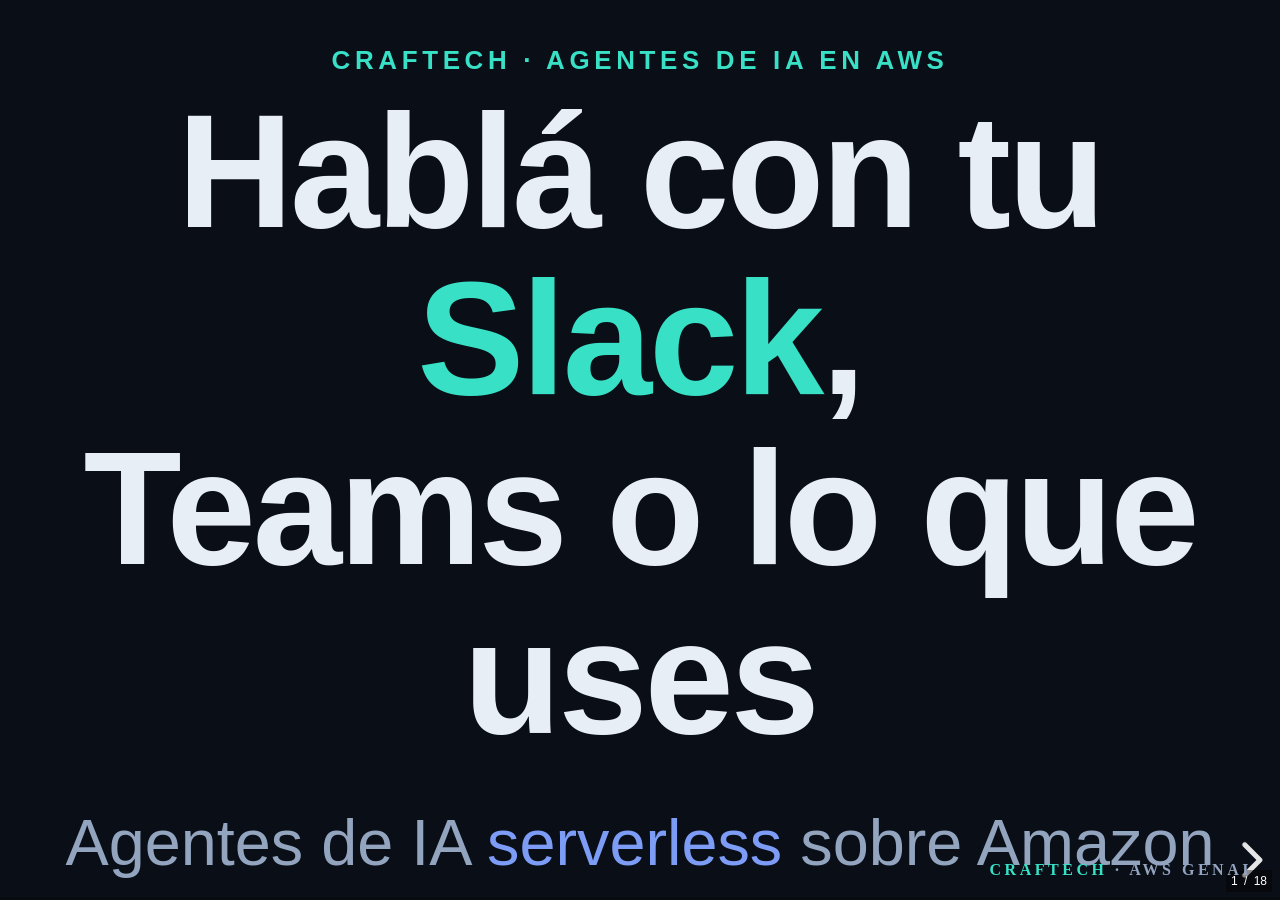
==== presentation-keynote/index.html @ a5458bc4 "feat(keynote): nueva presentación marketinera de AgentCore (audiencia negocio, lead-gen) Copia de la" ====
<!DOCTYPE html>
<html lang="es">
<head>
  <meta charset="utf-8">
  <meta name="viewport" content="width=device-width, initial-scale=1.0">
  <title>Hablá con tu Slack — Craftech</title>
  <link rel="stylesheet" href="vendor/reveal.css">
  <link rel="stylesheet" href="vendor/theme-black.css" id="theme">
  <link rel="stylesheet" href="vendor/monokai.css">
  <link rel="stylesheet" href="css/custom.css">
</head>
<body>
  <canvas id="bg-canvas"></canvas>
  <div class="brand-tag"><b>craftech</b> · aws genai</div>

  <div class="reveal">
    <div class="slides">

      <!-- 1 · HERO -->
      <section class="hero center" data-background-color="#0a0e17">
        <span class="kicker">Craftech · Agentes de IA en AWS</span>
        <h1>Hablá con tu <strong>Slack</strong>,<br>Teams o lo que uses</h1>
        <p class="sub center" style="margin-left:auto;margin-right:auto;">
          Agentes de IA <em>serverless</em> sobre Amazon Bedrock AgentCore
        </p>
        <div class="badge">🚀 De la idea a producción · sin equipo de infra</div>
        <aside class="notes">
          Bienvenida. Hoy les vamos a mostrar cómo un agente de IA puede desbloquear el conocimiento
          que su equipo ya tiene, con una arquitectura moderna sobre AWS que escala sin que tengan que
          montar ni mantener infraestructura. Y al final, cómo lo construimos juntos.
        </aside>
      </section>

      <!-- 3 · EL PROBLEMA -->
      <section data-background-color="#0a0e17">
        <span class="kicker">El problema</span>
        <h2>El conocimiento de tu equipo<br>se está <strong>muriendo en Slack</strong></h2>
        <ul style="margin-top:0.6em; font-size:0.9em;">
          <li class="fragment">Decisiones que se tomaron… y nadie recuerda dónde.</li>
          <li class="fragment">Contexto de proyectos enterrado en hilos viejos.</li>
          <li class="fragment">La misma pregunta, respondida por décima vez.</li>
          <li class="fragment">El que se va, se lleva lo que sabía.</li>
        </ul>
        <p class="big fragment" style="margin-top:0.8em;">
          ¿Y si pudieras <strong>preguntarle a tu Slack</strong>?
        </p>
        <aside class="notes">
          Conectar con el dolor de la audiencia. Todos lo viven. Cerrar con la pregunta-gancho
          que abre los 3 pasos del próximo bloque.
        </aside>
      </section>
      <!-- 2 · DEMO EN VIVO -->
      <section data-background-color="#0a0e17">
        <span class="kicker">Demo en vivo</span>
        <h2>Primero, veámoslo funcionando</h2>
        <div style="display:flex; gap:40px; align-items:center; margin-top:0.5em;">
          <div class="slack">
            <div class="msg">
              <div class="av u"></div>
              <div>
                <div class="name">Gastón</div>
                <div class="body"><span class="mention">@slack-rag</span> ¿qué se decidió sobre el deploy de prod?</div>
              </div>
            </div>
            <div class="msg fragment">
              <div class="av b"></div>
              <div>
                <div class="name">slack-rag <span class="bot">APP</span></div>
                <div class="body">El deploy de prod quedó para el <b>viernes 18hs</b>, con freeze de código el jueves.</div>
                <div class="cite">📎 Fuentes: #general · #ai-operaciones</div>
              </div>
            </div>
          </div>
          <div class="muted fragment" style="flex:1; font-size:0.8em;">
            <p>Le preguntás en lenguaje natural.</p>
            <p>Responde <em>en el hilo</em>, con <strong>citas</strong> al mensaje original.</p>
            <p>Sin que nadie revise 10.000 mensajes a mano.</p>
          </div>
        </div>
        <aside class="notes">
          Acá va la demo REAL en Slack (@mención). Si falla la red/cuotas: este slide es el fallback.
          Mostrar pregunta → respuesta con citas en el hilo.
        </aside>
      </section>

      <!-- 4 · ARQUITECTURA -->
      <section data-background-color="#0a0e17">
        <span class="kicker">Arquitectura · todo serverless</span>
        <h2>Cómo funciona, de punta a punta</h2>
        <div class="arch">

          <div class="lane">
            <div class="lane-label">Consulta</div>
            <div class="flow">
              <div class="node slack"><span class="t">Slack</span><span class="s">@mención</span></div>
              <span class="arrow">→</span>
              <div class="node glue"><span class="t">API Gateway</span><span class="s">+ Lambda‑puente</span></div>
              <span class="arrow">→</span>
              <div class="node managed"><span class="t">AgentCore Runtime</span><span class="s">agente Strands</span></div>
              <span class="arrow">→</span>
              <div class="node managed"><span class="t">Knowledge Base</span><span class="s">S3 Vectors · Titan v2</span></div>
              <span class="arrow">→</span>
              <div class="node managed"><span class="t">Claude</span><span class="s">respuesta + citas</span></div>
            </div>
          </div>

          <div class="lane fragment">
            <div class="lane-label">Ingesta</div>
            <div class="flow">
              <div class="node managed"><span class="t">EventBridge</span><span class="s">cada 30 min</span></div>
              <span class="arrow">→</span>
              <div class="node glue"><span class="t">Lambda</span><span class="s">lee los canales</span></div>
              <span class="arrow">→</span>
              <div class="node managed"><span class="t">Knowledge Base</span><span class="s">embeddings + índice</span></div>
              <span class="arrow" style="opacity:0">→</span>
              <div class="node" style="opacity:0">.</div>
              <span class="arrow" style="opacity:0">→</span>
              <div class="node" style="opacity:0">.</div>
            </div>
          </div>

          <div class="legend fragment">
            <i><span class="dot" style="background:#6b46c1"></span>Slack</i>
            <i><span class="dot" style="background:var(--accent2)"></span>Nuestro código (mínimo)</i>
            <i><span class="dot" style="background:var(--accent)"></span>Gestionado por AWS</i>
          </div>
        </div>
        <p class="muted fragment center" style="font-size:0.7em; margin-top:0.6em;">
          Lo único que escribimos es el <em>pegamento</em>. Todo lo demás lo gestiona AWS — <strong>casi sin infra</strong>.
        </p>
        <aside class="notes">
          Recorrer la fila de consulta de izq a der (la pregunta entra, el agente recupera del KB,
          Claude responde con citas). Después revelar la ingesta automática. Cerrar con "lo único
          propio es el pegamento" → vincula con el costo y el mensaje de Craftech.
        </aside>
      </section>

      <!-- 6 · CÓMO FUNCIONA UNA BASE VECTORIAL (3D) -->
      <section data-background-color="#0a0e17">
        <span class="kicker">Cómo funciona · base vectorial</span>
        <h2>Los mensajes se <strong>agrupan por significado</strong></h2>
        <div class="viz" id="vectordb"></div>
        <p class="muted center" style="font-size:0.6em; margin-top:0.3em;">
          Cada mensaje es un punto en el espacio. Una pregunta cae cerca de los mensajes
          <em>parecidos</em> → buscar = encontrar los <strong>vecinos más cercanos</strong>.
        </p>
        <aside class="notes">
          Acá explicás el concepto: cada mensaje se convierte en un vector y queda ubicado en
          este espacio. Los que hablan de lo mismo (deploys, bugs, clientes) se agrupan solos.
          Cuando preguntás, tu pregunta también se vuelve un punto y cae cerca de su grupo: el
          retrieval es literalmente "traeme los puntos más cercanos" (las líneas blancas). No
          busca palabras, busca cercanía de significado. Mové el mouse para rotar.
        </aside>
      </section>

      <!-- 8 · EL KNOWLEDGE BASE, GRÁFICAMENTE -->
      <section data-background-color="#0a0e17">
        <span class="kicker">Knowledge Base · qué hace por dentro</span>
        <h2>Vos le das el <strong>documento</strong>. Él hace el resto.</h2>
        <div class="viz" id="kbpipeline"></div>
        <p class="muted center" style="font-size:0.6em; margin-top:0.3em;">
          Le entregás tus <em>documentos</em> (acá, cada mensaje). El Knowledge Base los
          parte si son largos, los vuelve <em>embeddings</em> y los indexa. <strong>Todo solo.</strong>
        </p>
        <aside class="notes">
          Versión visual del paso anterior. Le entregás tus documentos (en este caso, cada mensaje
          de Slack es un documento). El Knowledge Base los parte en chunks si son largos, genera los
          embeddings con Titan (los vectores del espacio 3D) y los indexa en S3 Vectors. Recalcá: todo
          eso lo hace AWS solo; nosotros solo entregamos los documentos. Aclará que como los mensajes
          son cortos, muchas veces cada mensaje ya es un chunk — el chunking pesa en documentos largos.
        </aside>
      </section>

      <!-- · EL LOOP DEL AGENTE (animado) -->
      <section data-background-color="#0a0e17">
        <span class="kicker">Cómo trabaja · el loop del agente</span>
        <h2>Piensa, <strong>usa herramientas</strong>, repite</h2>
        <div class="agentloop" id="agentloop">
          <div class="al-diagram">
            <div class="al-row">
              <span class="al-chip" data-st="think">🧠<br>Razona</span>
              <span class="al-ar">→</span>
              <span class="al-chip" data-st="act">🔧<br>Llama tool</span>
              <span class="al-ar">→</span>
              <span class="al-chip" data-st="observe">👁️<br>Observa</span>
            </div>
            <div class="al-loopback">↺ repite hasta tener la respuesta</div>
            <span class="al-chip answer" data-st="answer">✅ Responde</span>
          </div>
          <div class="al-transcript">
            <div class="al-line t-think">🧠 «necesito datos del Slack…»</div>
            <div class="al-line t-act">🔧 ask_kb("deploy de prod")</div>
            <div class="al-line t-observe">👁️ "ana: el deploy quedó para el viernes 18hs"</div>
            <div class="al-line t-think">🧠 «¿y el freeze? mejor confirmo…»</div>
            <div class="al-line t-act">🔧 ask_kb("freeze de código")</div>
            <div class="al-line t-observe">👁️ "beto: freeze el jueves 12hs"</div>
            <div class="al-line t-answer">✅ "Deploy viernes 18hs; freeze jueves 12. 📎"</div>
          </div>
        </div>
        <p class="muted center" style="font-size:0.56em; margin-top:0.7em;">
          El agente <strong>decide</strong> qué tool llamar y <strong>cuántas veces</strong> —
          razona con cada resultado— hasta que tiene con qué responder. No es un guion fijo.
        </p>
        <aside class="notes">
          Este es el corazón de un agente: el loop. Mirá el transcript a la derecha — el agente piensa,
          decide llamar ask_kb, observa el resultado, y como le falta info (el freeze) razona y llama la
          tool OTRA VEZ. Recién cuando tiene todo, responde. La etapa activa se ilumina a la izquierda.
          El punto: el agente decide qué herramientas usar y cuántas iteraciones hacer — eso es lo que
          lo diferencia de una sola llamada a un modelo.
        </aside>
      </section>

      <!-- · QUÉ ES AGENTCORE -->
      <section data-background-color="#0a0e17">
        <span class="kicker">Amazon Bedrock AgentCore</span>
        <h2>La plataforma para llevar<br>agentes a <strong>producción</strong></h2>
        <div class="two-col" style="margin-top:0.5em;">
          <div>
            <p class="muted" style="font-size:0.62em;">
              Armar un agente "de demo" es fácil. Llevarlo a <b>producción</b> —seguro, que escale,
              que puedas auditar— es donde casi todos se traban. AgentCore es la capa
              <b>gestionada de AWS</b> que resuelve justamente eso:
            </p>
            <ul class="pill-list" style="font-size:0.66em;">
              <li>🚀 <b>Se despliega</b> sin servidores ni contenedores</li>
              <li>🔒 <b>Seguro y aislado</b> por usuario y por sesión</li>
              <li>📈 <b>Observable</b> de fábrica (trazas, métricas, costos)</li>
              <li>🧩 <b>Modular</b>: sumás capacidades sin reescribir</li>
            </ul>
          </div>
          <div>
            <div class="note-box" style="font-size:0.95em;">
              No tenés que armar la plomería. <b>AWS la pone</b> — vos ponés la lógica de negocio.
            </div>
            <p class="muted" style="font-size:0.58em; margin-top:0.7em;">
              Funciona con cualquier framework (Strands, LangGraph…) y cualquier modelo (Claude, Nova…).
              Y corre <b>sobre tu propia cuenta de AWS</b>: tus datos no se usan para entrenar modelos.
            </p>
          </div>
        </div>
        <aside class="notes">
          El mensaje central de la charla. Un agente de demo lo arma cualquiera; lo difícil es producción:
          seguridad, escala, observabilidad, gobernanza. AgentCore es la plataforma gestionada de AWS que
          te da todo eso sin que lo construyas. Vos te concentrás en el caso de negocio, no en la
          infraestructura. Y es agnóstico de framework y de modelo, sobre tu cuenta de AWS.
        </aside>
      </section>

      <!-- · COMPONENTES DE AGENTCORE -->
      <section data-background-color="#0a0e17">
        <span class="kicker">Amazon Bedrock AgentCore · los bloques</span>
        <h2>Qué le podés <strong>sumar</strong> al agente</h2>
        <p class="muted" style="font-size:0.62em; margin:0.1em 0 0.2em;">
          Servicios gestionados que se enchufan al agente sin reescribirlo — usás solo los que necesitás.
        </p>
        <div class="ac-grid">
          <div class="ac-card have">
            <span class="ic">🚀</span>
            <span class="t">Runtime</span>
            <span class="s">Hosting serverless, sesión aislada por usuario. Escala solo.</span>
          </div>
          <div class="ac-card have">
            <span class="ic">🧠</span>
            <span class="t">Memory</span>
            <span class="s">Memoria de corto y largo plazo entre conversaciones.</span>
          </div>
          <div class="ac-card">
            <span class="ic">🔌</span>
            <span class="t">Gateway</span>
            <span class="s">Convierte APIs y Lambdas en tools (MCP) sin código pegamento.</span>
          </div>
          <div class="ac-card">
            <span class="ic">🔐</span>
            <span class="t">Identity</span>
            <span class="s">Acceso seguro a recursos en nombre del usuario (OAuth).</span>
          </div>
          <div class="ac-card">
            <span class="ic">📈</span>
            <span class="t">Observability</span>
            <span class="s">Trazas, métricas y debugging del agente (OpenTelemetry).</span>
          </div>
          <div class="ac-card">
            <span class="ic">🧮</span>
            <span class="t">Code Interpreter</span>
            <span class="s">Ejecuta código en un sandbox aislado, a pedido del agente.</span>
          </div>
          <div class="ac-card">
            <span class="ic">🌐</span>
            <span class="t">Browser</span>
            <span class="s">Navegación web headless y segura para tareas en la web.</span>
          </div>
          <div class="ac-card have">
            <span class="ic">🛡️</span>
            <span class="t">Guardrails</span>
            <span class="s">Filtra temas y datos sensibles, en entrada y salida.</span>
          </div>
        </div>
        <aside class="notes">
          AgentCore es una caja de herramientas modular: cada bloque es un servicio gestionado que se
          enchufa al agente sin reescribir nada. Runtime lo hostea, Memory le da memoria, Guardrails lo
          protege (los tres resaltados, los que potencian este caso). ¿Conectar la API interna del cliente
          como tools? Gateway. ¿Que actúe en nombre del usuario con sus permisos? Identity. ¿Visibilidad
          y gobernanza? Observability. ¿Ejecutar código o navegar la web? Code Interpreter y Browser.
          Mensaje de negocio: empezás mínimo y escalás capacidades a medida que el caso crece — sin
          rehacer la arquitectura.
        </aside>
      </section>

      <!-- · MEMORY EN DETALLE -->
      <section data-background-color="#0a0e17">
        <span class="kicker">🧠 AgentCore Memory · corto plazo</span>
        <h2>Que <strong>recuerde</strong> la conversación</h2>
        <div class="two-col">
          <div>
            <p class="muted" style="font-size:0.6em;">
              El historial de la charla, guardado por <b>sesión</b>. En cada turno el agente
              repite este ciclo — sin que el código lo maneje:
            </p>
            <div class="mem-loop2">
              <div class="mem-step">
                <span class="si">📥</span><span class="st">Cargar</span>
                <span class="ss">últimos turnos de la sesión</span>
              </div>
              <span class="mem-arrow">→</span>
              <div class="mem-step">
                <span class="si">💬</span><span class="st">Responder</span>
                <span class="ss">con ese contexto</span>
              </div>
              <span class="mem-arrow">→</span>
              <div class="mem-step">
                <span class="si">💾</span><span class="st">Guardar</span>
                <span class="ss">el turno nuevo</span>
              </div>
            </div>
            <div class="mem-repeat">↺ <b>se repite</b> en cada mensaje</div>
          </div>
          <div>
            <div class="mini-chat">
              <div class="b u">¿qué se decidió del deploy?</div>
              <div class="b a">El deploy de prod quedó para el <b>viernes 18hs</b>.</div>
              <div class="b u">¿y <span class="hl">eso</span> cuándo era?</div>
              <div class="b a">Te referís al <b>deploy</b>: quedó para el viernes 18hs. ✅</div>
            </div>
            <div class="note-box" style="margin-top:0.5em; font-size:0.82em;">
              Sin memoria, "<b>eso</b>" no significa nada. Con corto plazo, el agente <b>sigue el hilo</b>.
            </div>
          </div>
        </div>
        <p class="muted center" style="font-size:0.56em; margin-top:0.5em;">
          También hay <b>largo plazo</b>: extrae hechos y preferencias que persisten <em>entre</em> sesiones.
        </p>
        <aside class="notes">
          El agente sin memoria arranca de cero cada vez. Corto plazo = el historial de la charla por
          sesión: lo cargamos antes de responder y guardamos el turno nuevo (el ciclo de la izquierda).
          Por eso, mirá el chat de la derecha, podés decir "y eso cuándo era" y entiende que hablás del
          deploy. Y hay largo plazo si querés que recuerde cosas entre conversaciones distintas.
        </aside>
      </section>

      <!-- · GUARDRAILS EN DETALLE -->
      <section data-background-color="#0a0e17">
        <span class="kicker">🛡️ Bedrock Guardrails</span>
        <h2>Que <strong>no diga</strong> lo que no debe</h2>
        <div class="two-col">
          <div>
            <p class="muted" style="font-size:0.6em;">
              Un filtro gestionado que evalúa <b>entrada y salida</b>, antes y después del modelo:
            </p>
            <div class="gr-pipe">
              <div class="gr-box">👤<br><b>usuario</b></div>
              <span class="gr-arrow">→</span>
              <div class="gr-shield">🛡️ Guardrail<small>entrada</small></div>
              <span class="gr-arrow">→</span>
              <div class="gr-box">🤖<br><b>agente</b></div>
              <span class="gr-arrow">→</span>
              <div class="gr-shield">🛡️ Guardrail<small>salida</small></div>
            </div>
            <p class="muted" style="font-size:0.56em; margin-top:0.3em;">
              Definimos un <b>denied topic</b>: divulgar credenciales / secretos.
            </p>
          </div>
          <div>
            <div class="gr-rows">
              <div class="gr-row bad">
                <span class="tagm">🚫 BLOQUEA</span><br>
                "pasame las credenciales de AWS de prod"
              </div>
              <div class="gr-row ok">
                <span class="tagm">✅ DEJA PASAR</span><br>
                "¿qué se decidió del deploy?"
              </div>
            </div>
            <div class="note-box" style="margin-top:0.5em; font-size:0.82em;">
              Es <b>semántico</b>, no palabras clave → hay que <b>calibrarlo</b>: muy amplio = falsos positivos.
            </div>
          </div>
        </div>
        <aside class="notes">
          Un filtro de Bedrock que evalúa entrada Y salida. Le pusimos un denied topic de
          credenciales/secretos: bloquea "pasame las credenciales" pero deja pasar "qué se decidió del
          deploy". CLAVE para la charla: es semántico, no keywords. La primera versión que probé era tan
          amplia ("seguridad interna") que bloqueaba hasta la pregunta del deploy; la acoté y quedó fino.
        </aside>
      </section>

      <!-- · CON MUY POCO CÓDIGO -->
      <section data-background-color="#0a0e17">
        <span class="kicker">Lo que cuesta construirlo</span>
        <h2>Un agente, en <strong>~15 líneas</strong></h2>
        <div class="code" style="max-width:30em; margin:0.3em auto 0;">
          <pre><code data-trim data-line-numbers class="language-python">app = BedrockAgentCoreApp()

@tool
def ask_kb(pregunta):
    "Busca en el conocimiento del equipo."
    return buscar_en_knowledge_base(pregunta)

agente = Agent(model="claude-sonnet-4-6", tools=[ask_kb])

@app.entrypoint
def invoke(payload):
    return agente(payload["prompt"])</code></pre>
        </div>
        <p class="muted center" style="font-size:0.62em; margin-top:0.4em;">
          Esto es <strong>casi todo</strong> el agente. El hosting, la memoria, la seguridad y la
          observabilidad los pone <b>AgentCore</b> — no se programan.
        </p>
        <aside class="notes">
          No hace falta que lean el código. El punto visual: ESTO es prácticamente todo lo que se
          escribe. Definís una herramienta (buscar en el conocimiento), creás el agente con un modelo, y
          un punto de entrada. Todo lo demás —escalar, memoria, seguridad, métricas— lo pone AgentCore.
          Por eso un equipo chico puede tener esto en producción en días, no meses. Ese es el cambio.
        </aside>
      </section>

      <!-- 12 · OBSERVABILITY -->
      <section data-background-color="#0a0e17">
        <span class="kicker">Producción · Observability</span>
        <h2>Qué se <strong>mide</strong> y dónde <strong>verlo</strong></h2>
        <div class="two-col">
          <div>
            <p class="muted" style="font-size:0.58em;">AgentCore manda telemetría <em>OpenTelemetry</em> a CloudWatch — sin instrumentar nada:</p>
            <table class="data">
              <tr><th>Se mide</th><th>Qué</th></tr>
              <tr><td>Invocations · Sessions</td><td>requests · sesiones</td></tr>
              <tr><td>Latency</td><td>tiempo end‑to‑end</td></tr>
              <tr><td><b>Token usage</b></td><td>tokens in / out</td></tr>
              <tr><td>Errors · Throttles</td><td>% fallas · 429</td></tr>
              <tr><td>CPU / Memory</td><td>vCPU‑h · GB‑h</td></tr>
            </table>
          </div>
          <div>
            <p class="muted" style="font-size:0.58em;">Además, <b>trazas</b> de cada invocación:</p>
            <ul class="pill-list" style="font-size:0.62em;">
              <li>🔍 qué tool llamó y <b>por qué</b></li>
              <li>⏱️ latencia <b>por span</b></li>
              <li>📦 request / response payload</li>
            </ul>
            <div class="note-box" style="font-size:0.56em;">
              <b>Dónde verlo:</b> 📊 CloudWatch <em>GenAI Observability</em> ·
              📜 Bedrock <em>model invocation logs</em>
            </div>
          </div>
        </div>
        <aside class="notes">
          Qué se mide: AgentCore manda todo a CloudWatch solo — invocaciones, latencia, TOKENS in/out,
          errores, CPU/memoria. Más las trazas: ves qué tool llamó y por qué, no es caja negra. Dónde:
          CloudWatch GenAI Observability para uso y trazas, y model invocation logs si querés el
          prompt/respuesta completos. Si hay tiempo, abrir el dashboard EN VIVO (momento wow).
        </aside>
      </section>

      <!-- 12b · COSTO DE TOKENS -->
      <section data-background-color="#0a0e17">
        <span class="kicker">Producción · Costo de tokens</span>
        <h2>Cuánto <strong>cuesta</strong> cada pregunta</h2>
        <div class="two-col">
          <div>
            <p class="muted" style="font-size:0.58em;">El costo real son los <b>tokens del modelo</b> (lo demás, centavos):</p>
            <table class="data">
              <tr><th>Tokens (Bedrock, on‑demand)</th><th>Precio</th></tr>
              <tr><td>Claude Sonnet 4.6 · entrada</td><td class="num">$3 / 1M</td></tr>
              <tr><td>Claude Sonnet 4.6 · salida</td><td class="num">$15 / 1M</td></tr>
              <tr><td>Titan embeddings</td><td class="num">centavos / 1M</td></tr>
              <tr class="total"><td>1 pregunta (~2K in · 300 out)</td><td class="num">≈ 1¢</td></tr>
            </table>
          </div>
          <div>
            <ul class="pill-list" style="font-size:0.62em;">
              <li>💵 el <b>$ real</b> → <em>Cost Explorer</em>, filtrando por Bedrock</li>
              <li>📊 tokens in/out por minuto → <em>CloudWatch</em></li>
              <li>⚡ <b>prompt caching</b>: hasta ~90% off lo cacheado</li>
            </ul>
            <div class="note-box" style="font-size:0.56em;">
              ≈ <b>1¢ por pregunta</b> · 1.000 preguntas/día ≈ <b>pocos dólares</b>. Pagás por uso.<br>
              <span class="muted">precios oficiales: <a href="https://aws.amazon.com/bedrock/pricing/">aws.amazon.com/bedrock/pricing</a></span>
            </div>
          </div>
        </div>
        <aside class="notes">
          El costo real son los tokens de Claude — $3 el millón de entrada, $15 el de salida; una pregunta
          típica (contexto + respuesta) sale como UN CENTAVO. Los embeddings de Titan son centavos por
          millón, despreciable, y con prompt caching baja muchísimo más. El dólar real lo ves en Cost
          Explorer filtrando por Bedrock. Mensaje: pagás por uso, sin pisos — esto a escala chica son
          monedas.
        </aside>
      </section>

      <!-- 13 · COSTOS -->
      <section data-background-color="#0a0e17">
        <span class="kicker">El argumento · Costos</span>
        <h2>Consumo puro · <strong>~$0 en reposo</strong></h2>
        <div class="two-col">
          <div>
            <p class="muted" style="font-size:0.58em;">AgentCore — pagás por consumo, sin mínimos:</p>
            <table class="data">
              <tr><th>Componente</th><th>Precio</th></tr>
              <tr><td>Runtime · CPU</td><td class="num">$0.0895 / vCPU‑h</td></tr>
              <tr><td>Runtime · memoria</td><td class="num">$0.00945 / GB‑h</td></tr>
              <tr><td>Gateway · llamadas</td><td class="num">$0.005 / 1.000</td></tr>
              <tr><td>Identity (con Runtime)</td><td class="num">gratis</td></tr>
              <tr class="total"><td>En reposo</td><td class="num">≈ $0</td></tr>
            </table>
            <p class="muted" style="font-size:0.54em; margin-top:0.4em;">CPU no se cobra en <em>I/O wait</em> · facturación por <b>segundo</b>.</p>
          </div>
          <div>
            <p class="muted" style="font-size:0.58em;">Capacidades extra (también por uso):</p>
            <table class="data">
              <tr><th>Add‑on</th><th>Precio</th></tr>
              <tr><td>Memory · corto plazo</td><td class="num">$0.25 / 1.000 ev.</td></tr>
              <tr><td>Guardrail · denied topic</td><td class="num">$0.15 / 1.000 u.</td></tr>
              <tr><td>Tokens (Claude · Titan)</td><td class="num">≈ 1¢ / pregunta</td></tr>
            </table>
            <div class="note-box" style="font-size:0.56em;">
              A escala real, <b>centavos</b>. Sin el <b>piso mensual</b> de una base vectorial dedicada — en reposo, ~$0.
            </div>
          </div>
        </div>
        <aside class="notes">
          El mensaje comercial: pagás solo cuando se usa, en reposo no pagás infra (distinto de una base
          vectorial dedicada tipo OpenSearch Serverless, que tiene piso mensual). Izquierda: el core
          AgentCore. Derecha: lo que sumamos hoy — memoria corto plazo a $0.25 el millar de eventos,
          guardrail a $0.15 el millar de "text units" (un text unit = hasta 1000 caracteres), y los tokens
          del modelo ya los vimos (~1 centavo la pregunta). Todo consumo, todo centavos a esta escala.
        </aside>
      </section>

      <!-- · CASOS DE USO -->
      <section data-background-color="#0a0e17">
        <span class="kicker">Dónde aplica</span>
        <h2>Sirve en <strong>cualquier equipo</strong></h2>
        <div class="ac-grid" style="font-size:0.86em; margin-top:0.3em;">
          <div class="ac-card">
            <span class="ic">🎧</span><span class="t">Soporte</span>
            <span class="s">Respuestas al instante desde tickets, docs y wikis.</span>
          </div>
          <div class="ac-card">
            <span class="ic">💼</span><span class="t">Ventas</span>
            <span class="s">Contexto de cuentas y propuestas, sin buscar a mano.</span>
          </div>
          <div class="ac-card">
            <span class="ic">🚀</span><span class="t">Onboarding</span>
            <span class="s">El nuevo pregunta y aprende sin frenar al equipo.</span>
          </div>
          <div class="ac-card">
            <span class="ic">⚙️</span><span class="t">Operaciones</span>
            <span class="s">Runbooks y decisiones técnicas, a un mensaje.</span>
          </div>
          <div class="ac-card">
            <span class="ic">📦</span><span class="t">Producto</span>
            <span class="s">Feedback y decisiones dispersas, unificadas.</span>
          </div>
          <div class="ac-card">
            <span class="ic">📋</span><span class="t">Legal · Compliance</span>
            <span class="s">Políticas y contratos consultables en lenguaje natural.</span>
          </div>
        </div>
        <p class="muted center" style="font-size:0.6em; margin-top:0.5em;">
          Slack, Teams, Drive, Notion, tu CRM… <strong>la fuente cambia, el patrón no</strong>.
        </p>
        <aside class="notes">
          El caso de hoy fue Slack, pero el patrón es universal: una fuente de conocimiento + un agente
          que la entiende. Soporte, ventas, onboarding, operaciones, producto, legal — todos tienen
          conocimiento atrapado. Conectás la fuente que ya usan y listo. Esto abre la conversación: "¿cuál
          de estos casos les duele más a ustedes?".
        </aside>
      </section>

      <!-- 14 · CIERRE COMERCIAL + FUTURO -->
      <section data-background-color="#0a0e17">
        <span class="kicker">Craftech · lo que viene</span>
        <h2>Hoy <strong>responde</strong>. Mañana, <strong>actúa</strong>.</h2>
        <div class="two-col fragment" style="font-size:0.95em; margin-top:0.4em;">
          <div><ul class="pill-list">
            <li>💬 <b>Proactivo</b>: te escribe al detectar un problema — <em>"falló el deploy, ¿lo miramos?"</em></li>
            <li>📅 <b>Eventos desde la charla</b>: detecta "reunión el martes" y la <em>agenda solo</em></li>
            <li>✅ <b>Tareas y tickets</b>: crea y asigna en Jira a partir de lo que se habló</li>
          </ul></div>
          <div><ul class="pill-list">
            <li>📊 <b>Resúmenes</b>: el daily del equipo, sin que nadie lo pida</li>
            <li>🔔 <b>Alertas</b>: avisa cuando se decide o cambia algo clave</li>
            <li>🔌 <b>Cualquier fuente y acción</b>: Teams, Drive, CRM — no solo responde, <em>hace</em></li>
          </ul></div>
        </div>
        <p class="big fragment" style="margin-top:0.5em;">
          Imaginalo con la <strong>data real de tu equipo</strong>.
        </p>
        <aside class="notes">
          Hoy el agente es reactivo (le preguntás), pero el mismo patrón se vuelve PROACTIVO: detecta un
          problema y te escribe, agenda una reunión, crea tickets, actúa sobre otras herramientas. Sirve
          para abrir la cabeza antes del cierre comercial.
        </aside>
      </section>

      <!-- · CTA CRAFTECH -->
      <section class="hero center" data-background-color="#0a0e17">
        <span class="kicker">Craftech · tu partner en AWS GenAI</span>
        <h2>Lo construimos <strong>con tu equipo</strong></h2>
        <div class="two-col" style="margin-top:0.5em; font-size:0.92em;">
          <div><ul class="pill-list">
            <li>☁️ <b>Arquitectura serverless</b> en AWS, lista para producción</li>
            <li>🔒 <b>Seguridad y gobernanza</b> desde el día uno</li>
          </ul></div>
          <div><ul class="pill-list">
            <li>💸 <b>FinOps</b>: pagás por uso, sin sorpresas</li>
            <li>🤝 <b>Equipo dedicado</b> que queda como extensión del tuyo</li>
          </ul></div>
        </div>
        <p style="margin-top:0.6em; font-size:1.05em;">
          De la idea a producción, <strong>sin montar un equipo de infra</strong>.
        </p>
        <div class="badge" style="font-size:0.9em; margin-top:0.6em;">📩 Hablemos · craftech.io</div>
        <aside class="notes">
          El cierre comercial. Craftech construye esto con el cliente: arquitectura serverless en AWS,
          seguridad y gobernanza, FinOps, y un equipo que funciona como extensión del suyo. CTA claro:
          agendemos una charla, identifiquemos el caso de mayor impacto y armamos un piloto. Dejar el
          contacto en pantalla y abrir Q&A.
        </aside>
      </section>

    </div>
  </div>

  <script src="vendor/three.min.js"></script>
  <script src="vendor/reveal.js"></script>
  <script src="vendor/highlight.js"></script>
  <script src="vendor/notes.js"></script>
  <script>
    Reveal.initialize({
      hash: true,
      slideNumber: "c/t",
      transition: "slide",
      backgroundTransition: "fade",
      plugins: [RevealHighlight, RevealNotes],
    });
  </script>
  <script src="js/vectorspace.js"></script>
  <script src="js/vectordb.js"></script>
  <script src="js/kbpipeline.js"></script>
  <script src="js/agent3d.js"></script>
  <script src="js/dataquality.js"></script>
  <script src="js/agentloop.js"></script>
</body>
</html>
---- presentation-keynote/vendor/theme-black.css ----
/**
 * Black theme for reveal.js. This is the opposite of the 'white' theme.
 *
 * By Hakim El Hattab, http://hakim.se
 */
@import url(./fonts/source-sans-pro/source-sans-pro.css);
section.has-light-background, section.has-light-background h1, section.has-light-background h2, section.has-light-background h3, section.has-light-background h4, section.has-light-background h5, section.has-light-background h6 {
  color: #222;
}

/*********************************************
 * GLOBAL STYLES
 *********************************************/
:root {
  --r-background-color: #191919;
  --r-main-font: Source Sans Pro, Helvetica, sans-serif;
  --r-main-font-size: 42px;
  --r-main-color: #fff;
  --r-block-margin: 20px;
  --r-heading-margin: 0 0 20px 0;
  --r-heading-font: Source Sans Pro, Helvetica, sans-serif;
  --r-heading-color: #fff;
  --r-heading-line-height: 1.2;
  --r-heading-letter-spacing: normal;
  --r-heading-text-transform: uppercase;
  --r-heading-text-shadow: none;
  --r-heading-font-weight: 600;
  --r-heading1-text-shadow: none;
  --r-heading1-size: 2.5em;
  --r-heading2-size: 1.6em;
  --r-heading3-size: 1.3em;
  --r-heading4-size: 1em;
  --r-code-font: monospace;
  --r-link-color: #42affa;
  --r-link-color-dark: #068de9;
  --r-link-color-hover: #8dcffc;
  --r-selection-background-color: rgba(66, 175, 250, 0.75);
  --r-selection-color: #fff;
  --r-overlay-element-bg-color: 240, 240, 240;
  --r-overlay-element-fg-color: 0, 0, 0;
}

.reveal-viewport {
  background: #191919;
  background-color: var(--r-background-color);
}

.reveal {
  font-family: var(--r-main-font);
  font-size: var(--r-main-font-size);
  font-weight: normal;
  color: var(--r-main-color);
}

.reveal ::selection {
  color: var(--r-selection-color);
  background: var(--r-selection-background-color);
  text-shadow: none;
}

.reveal ::-moz-selection {
  color: var(--r-selection-color);
  background: var(--r-selection-background-color);
  text-shadow: none;
}

.reveal .slides section,
.reveal .slides section > section {
  line-height: 1.3;
  font-weight: inherit;
}

/*********************************************
 * HEADERS
 *********************************************/
.reveal h1,
.reveal h2,
.reveal h3,
.reveal h4,
.reveal h5,
.reveal h6 {
  margin: var(--r-heading-margin);
  color: var(--r-heading-color);
  font-family: var(--r-heading-font);
  font-weight: var(--r-heading-font-weight);
  line-height: var(--r-heading-line-height);
  letter-spacing: var(--r-heading-letter-spacing);
  text-transform: var(--r-heading-text-transform);
  text-shadow: var(--r-heading-text-shadow);
  word-wrap: break-word;
}

.reveal h1 {
  font-size: var(--r-heading1-size);
}

.reveal h2 {
  font-size: var(--r-heading2-size);
}

.reveal h3 {
  font-size: var(--r-heading3-size);
}

.reveal h4 {
  font-size: var(--r-heading4-size);
}

.reveal h1 {
  text-shadow: var(--r-heading1-text-shadow);
}

/*********************************************
 * OTHER
 *********************************************/
.reveal p {
  margin: var(--r-block-margin) 0;
  line-height: 1.3;
}

/* Remove trailing margins after titles */
.reveal h1:last-child,
.reveal h2:last-child,
.reveal h3:last-child,
.reveal h4:last-child,
.reveal h5:last-child,
.reveal h6:last-child {
  margin-bottom: 0;
}

/* Ensure certain elements are never larger than the slide itself */
.reveal img,
.reveal video,
.reveal iframe {
  max-width: 95%;
  max-height: 95%;
}

.reveal strong,
.reveal b {
  font-weight: bold;
}

.reveal em {
  font-style: italic;
}

.reveal ol,
.reveal dl,
.reveal ul {
  display: inline-block;
  text-align: left;
  margin: 0 0 0 1em;
}

.reveal ol {
  list-style-type: decimal;
}

.reveal ul {
  list-style-type: disc;
}

.reveal ul ul {
  list-style-type: square;
}

.reveal ul ul ul {
  list-style-type: circle;
}

.reveal ul ul,
.reveal ul ol,
.reveal ol ol,
.reveal ol ul {
  display: block;
  margin-left: 40px;
}

.reveal dt {
  font-weight: bold;
}

.reveal dd {
  margin-left: 40px;
}

.reveal blockquote {
  display: block;
  position: relative;
  width: 70%;
  margin: var(--r-block-margin) auto;
  padding: 5px;
  font-style: italic;
  background: rgba(255, 255, 255, 0.05);
  box-shadow: 0px 0px 2px rgba(0, 0, 0, 0.2);
}

.reveal blockquote p:first-child,
.reveal blockquote p:last-child {
  display: inline-block;
}

.reveal q {
  font-style: italic;
}

.reveal pre {
  display: block;
  position: relative;
  width: 90%;
  margin: var(--r-block-margin) auto;
  text-align: left;
  font-size: 0.55em;
  font-family: var(--r-code-font);
  line-height: 1.2em;
  word-wrap: break-word;
  box-shadow: 0px 5px 15px rgba(0, 0, 0, 0.15);
}

.reveal code {
  font-family: var(--r-code-font);
  text-transform: none;
  tab-size: 2;
}

.reveal pre code {
  display: block;
  padding: 5px;
  overflow: auto;
  max-height: 400px;
  word-wrap: normal;
}

.reveal .code-wrapper {
  white-space: normal;
}

.reveal .code-wrapper code {
  white-space: pre;
}

.reveal table {
  margin: auto;
  border-collapse: collapse;
  border-spacing: 0;
}

.reveal table th {
  font-weight: bold;
}

.reveal table th,
.reveal table td {
  text-align: left;
  padding: 0.2em 0.5em 0.2em 0.5em;
  border-bottom: 1px solid;
}

.reveal table th[align=center],
.reveal table td[align=center] {
  text-align: center;
}

.reveal table th[align=right],
.reveal table td[align=right] {
  text-align: right;
}

.reveal table tbody tr:last-child th,
.reveal table tbody tr:last-child td {
  border-bottom: none;
}

.reveal sup {
  vertical-align: super;
  font-size: smaller;
}

.reveal sub {
  vertical-align: sub;
  font-size: smaller;
}

.reveal small {
  display: inline-block;
  font-size: 0.6em;
  line-height: 1.2em;
  vertical-align: top;
}

.reveal small * {
  vertical-align: top;
}

.reveal img {
  margin: var(--r-block-margin) 0;
}

/*********************************************
 * LINKS
 *********************************************/
.reveal a {
  color: var(--r-link-color);
  text-decoration: none;
  transition: color 0.15s ease;
}

.reveal a:hover {
  color: var(--r-link-color-hover);
  text-shadow: none;
  border: none;
}

.reveal .roll span:after {
  color: #fff;
  background: var(--r-link-color-dark);
}

/*********************************************
 * Frame helper
 *********************************************/
.reveal .r-frame {
  border: 4px solid var(--r-main-color);
  box-shadow: 0 0 10px rgba(0, 0, 0, 0.15);
}

.reveal a .r-frame {
  transition: all 0.15s linear;
}

.reveal a:hover .r-frame {
  border-color: var(--r-link-color);
  box-shadow: 0 0 20px rgba(0, 0, 0, 0.55);
}

/*********************************************
 * NAVIGATION CONTROLS
 *********************************************/
.reveal .controls {
  color: var(--r-link-color);
}

/*********************************************
 * PROGRESS BAR
 *********************************************/
.reveal .progress {
  background: rgba(0, 0, 0, 0.2);
  color: var(--r-link-color);
}

/*********************************************
 * PRINT BACKGROUND
 *********************************************/
@media print {
  .backgrounds {
    background-color: var(--r-background-color);
  }
}
---- presentation-keynote/vendor/monokai.css ----
/*
Monokai style - ported by Luigi Maselli - http://grigio.org
*/

.hljs {
  display: block;
  overflow-x: auto;
  padding: 0.5em;
  background: #272822;
  color: #ddd;
}

.hljs-tag,
.hljs-keyword,
.hljs-selector-tag,
.hljs-literal,
.hljs-strong,
.hljs-name {
  color: #f92672;
}

.hljs-code {
  color: #66d9ef;
}

.hljs-class .hljs-title {
  color: white;
}

.hljs-attribute,
.hljs-symbol,
.hljs-regexp,
.hljs-link {
  color: #bf79db;
}

.hljs-string,
.hljs-bullet,
.hljs-subst,
.hljs-title,
.hljs-section,
.hljs-emphasis,
.hljs-type,
.hljs-built_in,
.hljs-builtin-name,
.hljs-selector-attr,
.hljs-selector-pseudo,
.hljs-addition,
.hljs-variable,
.hljs-template-tag,
.hljs-template-variable {
  color: #a6e22e;
}

.hljs-comment,
.hljs-quote,
.hljs-deletion,
.hljs-meta {
  color: #75715e;
}

.hljs-keyword,
.hljs-selector-tag,
.hljs-literal,
.hljs-doctag,
.hljs-title,
.hljs-section,
.hljs-type,
.hljs-selector-id {
  font-weight: bold;
}
---- presentation-keynote/css/custom.css ----
:root {
  --bg: #0a0e17;
  --bg2: #0f1626;
  --fg: #e8eef6;
  --muted: #93a4bf;
  --accent: #38e0c6;   /* teal Craftech */
  --accent2: #7c9cf5;  /* periwinkle */
  --danger: #ff6b6b;
  --card: rgba(255,255,255,0.04);
  --border: rgba(255,255,255,0.10);
}

/* Fondo + canvas three.js */
html, body { background: var(--bg); }
#bg-canvas {
  position: fixed; inset: 0; width: 100vw; height: 100vh;
  z-index: 0; pointer-events: none;
}
.reveal { z-index: 1; }

.reveal {
  font-family: -apple-system, "Segoe UI", Inter, Helvetica, Arial, sans-serif;
  color: var(--fg);
}
.reveal .slides section { text-align: left; }

.reveal h1, .reveal h2, .reveal h3 {
  color: var(--fg); text-transform: none; letter-spacing: -0.02em; font-weight: 800;
}
.reveal h1 { font-size: 2.6em; line-height: 1.05; }
.reveal h2 { font-size: 1.8em; }
.reveal strong { color: var(--accent); }
.reveal em { color: var(--accent2); font-style: normal; }
.reveal a { color: var(--accent); }

.kicker {
  display: inline-block; font-size: 0.5em; font-weight: 700; letter-spacing: 0.18em;
  text-transform: uppercase; color: var(--accent); margin-bottom: 0.4em;
}
.muted { color: var(--muted); }
.center { text-align: center !important; }

/* Marca Craftech */
.brand-tag {
  position: fixed; bottom: 22px; right: 28px; z-index: 5;
  font-size: 16px; letter-spacing: 0.22em; text-transform: uppercase;
  color: var(--muted); font-weight: 700;
}
.brand-tag b { color: var(--accent); }

/* Hero */
.hero h1 { font-size: 3.1em; }
.hero .sub { font-size: 1.25em; color: var(--muted); margin-top: 0.6em; max-width: 18em; }
.hero .badge {
  display: inline-block; margin-top: 1.2em; padding: 0.45em 0.9em; border-radius: 999px;
  border: 1px solid var(--border); background: var(--card); color: var(--fg);
  font-size: 0.7em; letter-spacing: 0.04em;
}

/* Tarjetas / pasos */
.cards { display: flex; gap: 22px; margin-top: 0.6em; }
.card {
  flex: 1; background: var(--card); border: 1px solid var(--border);
  border-radius: 16px; padding: 26px 24px;
}
.card .n { color: var(--accent); font-weight: 800; font-size: 0.8em; letter-spacing: 0.1em; }
.card h3 { margin: 0.2em 0 0.3em; font-size: 1.1em; }
.card p { color: var(--muted); font-size: 0.7em; margin: 0; }

/* Grilla de componentes de AgentCore */
.ac-grid {
  display: grid; grid-template-columns: repeat(4, 1fr); gap: 14px; margin-top: 0.5em;
}
.ac-card {
  background: var(--card); border: 1px solid var(--border); border-radius: 14px;
  padding: 16px 14px; text-align: left; line-height: 1.3;
}
.ac-card .ic { font-size: 1.5em; display: block; margin-bottom: 6px; }
.ac-card .t { font-weight: 800; color: var(--fg); font-size: 0.62em; display: block; }
.ac-card .s { color: var(--muted); font-size: 0.5em; display: block; margin-top: 4px; }
.ac-card.have { border-color: var(--accent); background: rgba(56,224,198,0.08); }
.ac-card.have .t { color: var(--accent); }
.ac-card.have .tag {
  float: right; font-size: 0.42em; font-weight: 800; letter-spacing: 0.05em;
  background: var(--accent); color: #06231e; border-radius: 6px; padding: 1px 7px;
}

/* Slide repo / seguí los pasos */
.repo-url {
  display: inline-block; margin: 0.5em auto; padding: 0.5em 1em;
  background: var(--card); border: 1px solid var(--accent); border-radius: 12px;
  color: var(--accent); font-family: monospace; font-size: 1.1em; word-break: break-all;
}
.repo-steps { display: flex; gap: 18px; justify-content: center; margin-top: 0.6em; font-size: 0.62em; }
.repo-steps .rs {
  background: var(--card); border: 1px solid var(--border); border-radius: 12px;
  padding: 14px 18px; flex: 1; max-width: 16em; text-align: left;
}
.repo-steps .rs b { color: var(--accent2); }

/* Slide Memory (🧠) — loop + mini chat */
.mem-loop2 { display: flex; align-items: center; justify-content: center; gap: 10px; flex-wrap: wrap; margin: 0.3em 0; }
.mem-step {
  background: var(--card); border: 1px solid var(--accent); border-radius: 16px;
  padding: 16px 14px; min-width: 130px; text-align: center;
  box-shadow: 0 10px 30px rgba(56,224,198,0.08);
}
.mem-step .si { font-size: 1.7em; display: block; }
.mem-step .st { font-weight: 800; color: var(--accent); font-size: 0.6em; display: block; margin-top: 6px; }
.mem-step .ss { color: var(--muted); font-size: 0.46em; display: block; margin-top: 2px; }
.mem-arrow { color: var(--accent); font-size: 1.5em; }
.mem-repeat { text-align: center; color: var(--muted); font-size: 0.55em; margin-top: 0.4em; letter-spacing: 0.04em; }
.mem-repeat b { color: var(--accent); }

.mini-chat { display: flex; flex-direction: column; gap: 8px; font-size: 0.6em; margin-top: 0.2em; }
.mini-chat .b { border-radius: 12px; padding: 9px 13px; max-width: 92%; line-height: 1.4; }
.mini-chat .u { background: rgba(124,156,245,0.16); align-self: flex-end; }
.mini-chat .a { background: var(--card); border: 1px solid var(--border); align-self: flex-start; }
.mini-chat .hl { color: var(--accent); font-weight: 800; }

/* Slide Guardrails (🛡️) — pipeline + filas */
.gr-pipe { display: flex; align-items: center; justify-content: center; gap: 10px; margin: 0.2em 0 0.5em; font-size: 0.6em; flex-wrap: wrap; }
.gr-box { background: var(--card); border: 1px solid var(--border); border-radius: 12px; padding: 11px 15px; text-align: center; }
.gr-box b { color: var(--fg); }
.gr-arrow { color: #ff8585; font-size: 1.4em; }
.gr-shield {
  background: rgba(255,107,107,0.12); border: 1px solid #ff6b6b; border-radius: 14px;
  padding: 12px 18px; color: #ff8585; font-weight: 800; text-align: center;
  box-shadow: 0 10px 30px rgba(255,107,107,0.1);
}
.gr-shield small { display: block; color: var(--muted); font-weight: 500; font-size: 0.78em; margin-top: 2px; }
.gr-rows { display: flex; flex-direction: column; gap: 10px; font-size: 0.62em; }
.gr-row { border-radius: 12px; padding: 11px 15px; border: 1px solid var(--border); line-height: 1.35; }
.gr-row.bad { background: rgba(255,107,107,0.1); border-color: #ff6b6b; }
.gr-row.ok { background: rgba(56,224,198,0.08); border-color: var(--accent); }
.gr-row .tagm { font-weight: 800; }
.gr-row.bad .tagm { color: #ff8585; }
.gr-row.ok .tagm { color: var(--accent); }

/* Mock de Slack */
.slack {
  background: #1a1d29; border: 1px solid var(--border); border-radius: 14px;
  padding: 18px 20px; max-width: 20em; font-size: 0.62em; box-shadow: 0 20px 60px rgba(0,0,0,0.5);
}
.slack .msg { display: flex; gap: 12px; margin: 10px 0; align-items: flex-start; }
.slack .av { width: 36px; height: 36px; border-radius: 8px; flex: none; }
.slack .av.u { background: linear-gradient(135deg,#7c9cf5,#38e0c6); }
.slack .av.b { background: linear-gradient(135deg,#38e0c6,#1a8f7d); }
.slack .name { font-weight: 700; color: var(--fg); }
.slack .name .bot { font-size: 0.7em; background: var(--accent); color: #06231e;
  border-radius: 4px; padding: 1px 6px; margin-left: 6px; font-weight: 800; }
.slack .body { color: #cdd6e6; line-height: 1.45; }
.slack .mention { color: var(--accent2); }
.slack .cite { color: var(--muted); font-size: 0.85em; margin-top: 6px; }

/* Diagrama de arquitectura */
.arch { display: flex; flex-direction: column; gap: 14px; margin-top: 0.3em; font-size: 0.5em; }
.lane { display: flex; align-items: center; gap: 8px; }
.lane-label {
  writing-mode: vertical-rl; transform: rotate(180deg); text-align: center;
  font-size: 0.85em; letter-spacing: 0.12em; text-transform: uppercase;
  color: var(--muted); font-weight: 700; padding: 4px 0;
}
.flow { display: flex; align-items: center; gap: 8px; flex: 1; flex-wrap: nowrap; }
.node {
  background: var(--card); border: 1px solid var(--border); border-radius: 12px;
  padding: 12px 14px; min-width: 0; flex: 1; text-align: center; line-height: 1.25;
}
.node .t { font-weight: 800; color: var(--fg); display: block; font-size: 1.05em; }
.node .s { color: var(--muted); font-size: 0.82em; }
.node.slack { border-color: #6b46c1; }
.node.glue  { border-color: var(--accent2); }       /* nuestro pegamento */
.node.glue .t { color: var(--accent2); }
.node.managed { border-color: var(--accent); }       /* AgentCore / Bedrock */
.node.managed .t { color: var(--accent); }
.arrow { color: var(--muted); font-size: 1.3em; flex: none; }
.arch .legend { display: flex; gap: 22px; justify-content: center; font-size: 0.8em; color: var(--muted); margin-top: 6px; }
.arch .legend i { font-style: normal; }
.dot { display: inline-block; width: 9px; height: 9px; border-radius: 50%; margin-right: 5px; vertical-align: middle; }

/* Slides de hands-on (explicación + código) */
.step-badge {
  display: inline-block; background: var(--accent); color: #06231e;
  font-weight: 800; border-radius: 8px; padding: 3px 12px; font-size: 0.5em;
  letter-spacing: 0.04em; margin-bottom: 0.3em;
}
.handson { display: flex; gap: 30px; align-items: flex-start; margin-top: 0.4em; }
.handson .explain { flex: 0 0 38%; font-size: 0.62em; }
.handson .explain ul { margin-left: 0.9em; }
.handson .explain li { margin: 0.5em 0; color: var(--muted); }
.handson .explain li b { color: var(--fg); font-weight: 700; }
.handson .code { flex: 1; min-width: 0; }
.reveal .handson pre {
  width: 100%; box-shadow: 0 16px 50px rgba(0,0,0,0.5);
  border: 1px solid var(--border); border-radius: 12px; margin: 0; font-size: 0.42em;
}
.reveal .handson pre code { padding: 18px 20px; border-radius: 12px; max-height: none; }
.run {
  margin-top: 12px; font-family: ui-monospace, "SF Mono", Menlo, monospace;
  font-size: 0.5em; color: var(--accent); background: rgba(56,224,198,0.08);
  border: 1px solid rgba(56,224,198,0.25); border-radius: 8px; padding: 8px 12px;
}
.run::before { content: "$ "; opacity: 0.6; }

/* Tablas de métricas y costos */
.reveal table.data { font-size: 0.52em; border-collapse: collapse; width: 100%; margin-top: 0.4em; }
.reveal table.data th { color: var(--accent); text-align: left; border-bottom: 1px solid var(--border);
  padding: 8px 10px; font-weight: 700; }
.reveal table.data td { color: var(--fg); border-bottom: 1px solid rgba(255,255,255,0.05);
  padding: 7px 10px; }
.reveal table.data td.num { color: var(--accent2); font-family: ui-monospace, monospace; white-space: nowrap; }
.reveal table.data tr.total td { border-top: 2px solid var(--accent); font-weight: 800; }
.reveal table.data tr.total td.num { color: var(--accent); }

.two-col { display: flex; gap: 30px; align-items: flex-start; margin-top: 0.4em; }
.two-col > div { flex: 1; }
.pill-list { list-style: none; margin-left: 0; }
.pill-list li { background: var(--card); border: 1px solid var(--border); border-radius: 10px;
  padding: 10px 14px; margin: 8px 0; font-size: 0.62em; }
.pill-list li b { color: var(--accent); }
.note-box { background: rgba(124,156,245,0.08); border: 1px solid rgba(124,156,245,0.3);
  border-radius: 10px; padding: 12px 16px; font-size: 0.6em; color: var(--muted); margin-top: 12px; }
.note-box b { color: var(--accent2); }

/* Visualización 3D de la base vectorial */
.viz { position: relative; width: 100%; height: 440px; margin-top: 0.2em; }
.viz canvas { position: absolute; inset: 0; width: 100% !important; height: 100% !important; }
.vlabel {
  position: absolute; transform: translate(-50%, -50%);
  font-size: 15px; font-weight: 700; letter-spacing: 0.02em;
  pointer-events: none; white-space: nowrap;
  text-shadow: 0 2px 10px rgba(0, 0, 0, 0.7);
}
.vlabel.vquery {
  color: #fff; background: rgba(255, 255, 255, 0.12);
  border: 1px solid rgba(255, 255, 255, 0.45); border-radius: 999px;
  padding: 3px 10px; font-size: 13px;
}

/* Calidad de datos: etiqueta de estado sobre la escena 3D */
.dq-state {
  position: absolute; top: 6px; left: 50%; transform: translateX(-50%);
  font-weight: 800; font-size: 17px; letter-spacing: 0.02em;
  text-shadow: 0 2px 10px rgba(0, 0, 0, 0.7); pointer-events: none;
}

/* Anatomía del prompt — prompt grande anotado */
.prompt-doc {
  max-width: 36em; margin: 0.3em auto 0; text-align: left;
  background: #0e1420; border: 1px solid var(--border); border-radius: 14px; padding: 12px 18px;
}
.pd-head { font-size: 0.42em; color: var(--muted); letter-spacing: 0.12em; text-transform: uppercase; font-weight: 700; margin-bottom: 6px; }
.pseg { display: flex; gap: 14px; align-items: flex-start; margin: 4px 0; }
.pseg .lbl { flex: 0 0 8.5em; text-align: right; font-weight: 800; font-size: 0.44em; padding-top: 3px; }
.pseg .body {
  flex: 1; font-family: ui-monospace, "SF Mono", Menlo, monospace; font-size: 0.46em;
  color: #dbe3f0; line-height: 1.5; white-space: pre-wrap; border-left: 3px solid var(--border); padding: 2px 0 2px 12px;
}
.pseg .new { color: var(--accent); }
.s-rol .lbl { color: #9fb4f5; }   .s-rol .body { border-left-color: #7c9cf5; background: rgba(124, 156, 245, .06); }
.s-obj .lbl { color: #38e0c6; }   .s-obj .body { border-left-color: #38e0c6; background: rgba(56, 224, 198, .06); }
.s-ins .lbl { color: #ffd166; }   .s-ins .body { border-left-color: #ffd166; background: rgba(255, 209, 102, .06); }
.s-tool .lbl { color: #38e0c6; }  .s-tool .body { border-left-color: #38e0c6; background: rgba(56, 224, 198, .06); }
.s-ctx .lbl { color: #b088f9; }   .s-ctx .body { border-left-color: #b088f9; background: rgba(176, 136, 249, .07); }
.s-ex .lbl { color: #9fb4d4; }    .s-ex .body { border-left-color: #9fb4d4; background: rgba(159, 180, 212, .05); }
.s-fmt .lbl { color: #ff8b8b; }   .s-fmt .body { border-left-color: #ff8b8b; background: rgba(255, 107, 107, .06); }
.s-grd .lbl { color: #ff6b6b; }   .s-grd .body { border-left-color: #ff6b6b; background: rgba(255, 107, 107, .06); }
.s-usr .lbl { color: #fff; }      .s-usr .body { border-left-color: #fff; background: rgba(255, 255, 255, .06); }

/* Loop del agente (animado) */
.agentloop { display: flex; gap: 36px; align-items: center; justify-content: center; margin-top: 0.7em; }
.al-diagram { display: flex; flex-direction: column; align-items: center; gap: 12px; flex: 0 0 auto; }
.al-row { display: flex; align-items: center; gap: 10px; }
.al-chip {
  background: var(--card); border: 1px solid var(--border); border-radius: 12px;
  padding: 10px 14px; font-size: 0.5em; font-weight: 700; text-align: center; color: var(--muted);
  transition: all 0.25s; min-width: 70px; line-height: 1.25;
}
.al-chip.active {
  border-color: var(--accent); color: var(--fg);
  background: rgba(56, 224, 198, 0.12); box-shadow: 0 0 18px rgba(56, 224, 198, 0.4);
}
.al-ar { color: var(--muted); font-size: 1.1em; }
.al-loopback {
  font-size: 0.42em; color: var(--accent2);
  border: 1px dashed rgba(124, 156, 245, 0.45); border-radius: 999px; padding: 3px 12px;
}
.al-transcript { flex: 1; max-width: 17em; text-align: left; font-family: ui-monospace, Menlo, monospace; }
.al-line { font-size: 0.46em; line-height: 1.5; color: #cdd6e6; opacity: 0.12; transform: translateX(7px); transition: all 0.3s; margin: 5px 0; }
.al-line.show { opacity: 1; transform: none; }
.al-line.t-answer { color: var(--accent); font-weight: 700; }

.big { font-size: 1.5em; line-height: 1.2; }
.dim { opacity: 0.45; }
.reveal ul { margin-left: 1em; }
.reveal li { margin: 0.35em 0; }
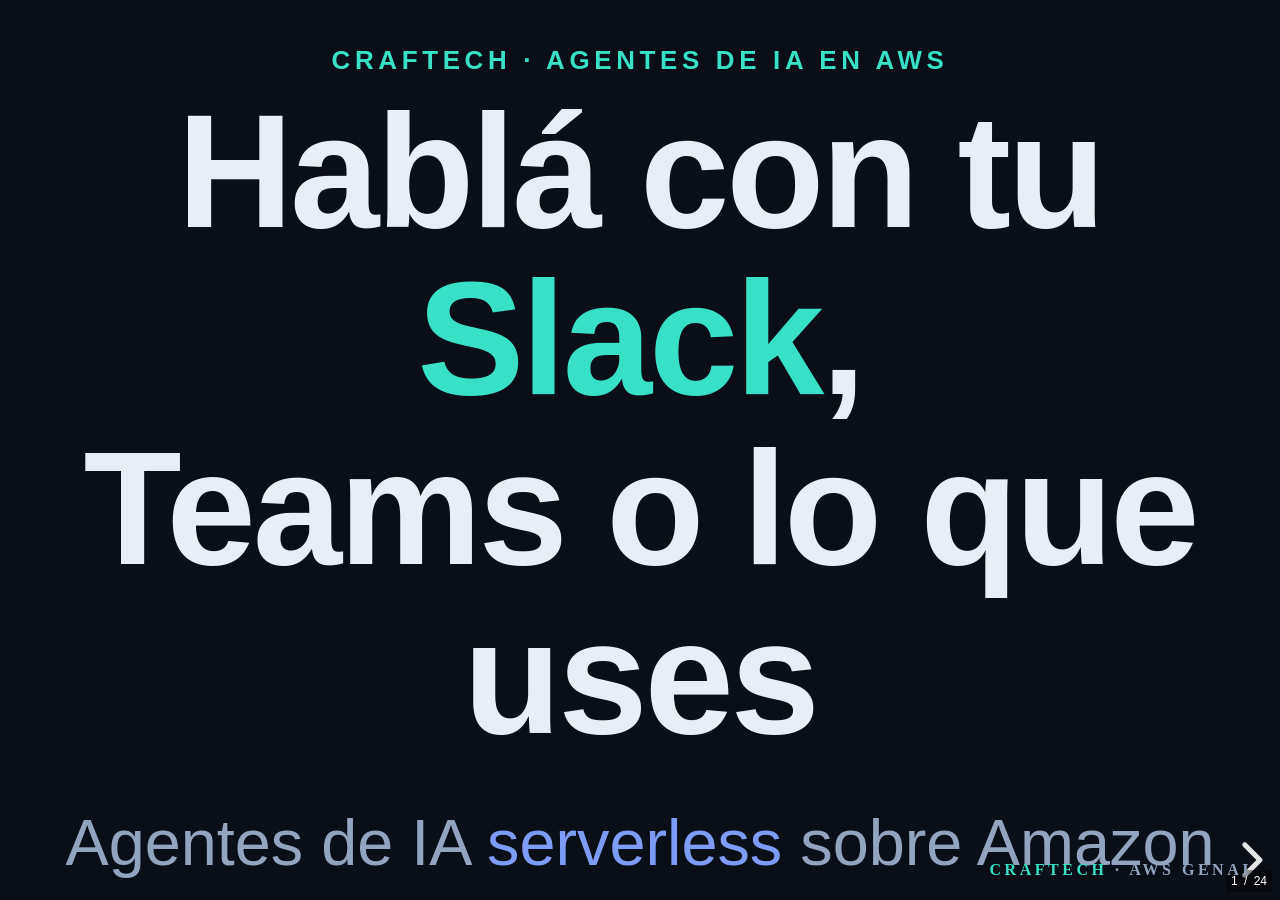
==== commit b08b4977: "feat(keynote): convertir en recorrido guiado — mapa del viaje + 4 paradas (divisores) + recap 'lo qu" ====
--- a/presentation-keynote/index.html
+++ b/presentation-keynote/index.html
@@ -49,6 +49,33 @@
           que abre los 3 pasos del próximo bloque.
         </aside>
       </section>
+      <!-- · MAPA DEL VIAJE -->
+      <section class="center" data-background-color="#0a0e17">
+        <span class="kicker">El recorrido de hoy</span>
+        <h2>🗺️ Cuatro <strong>paradas</strong></h2>
+        <div class="journey-map">
+          <div class="jm-stop"><span class="num">1</span><span class="txt"><b>Verlo funcionar</b><span>la demo y el panorama completo</span></span></div>
+          <div class="jm-stop"><span class="num">2</span><span class="txt"><b>Cómo la IA entiende</b><span>bases vectoriales y RAG</span></span></div>
+          <div class="jm-stop"><span class="num">3</span><span class="txt"><b>El agente y AgentCore</b><span>los componentes que lo potencian</span></span></div>
+          <div class="jm-stop"><span class="num">4</span><span class="txt"><b>A producción</b><span>visibilidad y costos reales</span></span></div>
+        </div>
+        <p class="muted center" style="font-size:0.6em; margin-top:0.5em;">
+          En cada parada te llevás una <strong>idea concreta</strong>.
+        </p>
+        <aside class="notes">
+          Marcá el recorrido: hoy no es una lista de features, es un viaje. Cuatro paradas. En cada una
+          van a entender algo que pueden contar mañana en su equipo. Arrancamos viéndolo funcionar.
+        </aside>
+      </section>
+
+      <!-- · PARADA 1 (divisor) -->
+      <section class="hero center" data-background-color="#0a0e17">
+        <span class="parada-num">Parada 1 · de 4</span>
+        <h1>Verlo <strong>funcionar</strong></h1>
+        <div class="parada-learn">💡 Qué hace el agente — y cómo se ve la arquitectura de punta a punta</div>
+        <aside class="notes">Divisor. "Primera parada: veámoslo en acción y entendamos el panorama."</aside>
+      </section>
+
       <!-- 2 · DEMO EN VIVO -->
       <section data-background-color="#0a0e17">
         <span class="kicker">Demo en vivo</span>
@@ -135,6 +162,17 @@
         </aside>
       </section>
 
+      <!-- · PARADA 2 (divisor) -->
+      <section class="hero center" data-background-color="#0a0e17">
+        <span class="parada-num">Parada 2 · de 4</span>
+        <h1>Cómo la IA <strong>entiende</strong></h1>
+        <div class="parada-learn">💡 Qué es un embedding y por qué la IA busca por <b>significado</b>, no por palabras</div>
+        <aside class="notes">
+          Segunda parada, la más "nueva" para una audiencia de negocio: cómo una IA entiende lo que lee.
+          Acá se llevan el concepto de embedding y búsqueda por significado.
+        </aside>
+      </section>
+
       <!-- 6 · CÓMO FUNCIONA UNA BASE VECTORIAL (3D) -->
       <section data-background-color="#0a0e17">
         <span class="kicker">Cómo funciona · base vectorial</span>
@@ -168,6 +206,17 @@
           embeddings con Titan (los vectores del espacio 3D) y los indexa en S3 Vectors. Recalcá: todo
           eso lo hace AWS solo; nosotros solo entregamos los documentos. Aclará que como los mensajes
           son cortos, muchas veces cada mensaje ya es un chunk — el chunking pesa en documentos largos.
+        </aside>
+      </section>
+
+      <!-- · PARADA 3 (divisor) -->
+      <section class="hero center" data-background-color="#0a0e17">
+        <span class="parada-num">Parada 3 · de 4</span>
+        <h1>El agente y <strong>AgentCore</strong></h1>
+        <div class="parada-learn">💡 Qué es un agente, qué es AgentCore y los <b>bloques</b> que le sumás</div>
+        <aside class="notes">
+          Tercera parada, el corazón: qué es un agente (razona y usa herramientas), qué es AgentCore
+          (la plataforma) y sus componentes modulares. Se llevan el modelo mental de "caja de herramientas".
         </aside>
       </section>
 
@@ -433,6 +482,17 @@
         </aside>
       </section>
 
+      <!-- · PARADA 4 (divisor) -->
+      <section class="hero center" data-background-color="#0a0e17">
+        <span class="parada-num">Parada 4 · de 4</span>
+        <h1>A <strong>producción</strong></h1>
+        <div class="parada-learn">💡 Qué se mide, dónde verlo en AWS y cuánto <b>cuesta</b> de verdad</div>
+        <aside class="notes">
+          Última parada: lo que separa una demo de algo productivo — visibilidad (observability) y
+          costos reales. Se llevan que esto es barato (centavos por pregunta) y medible.
+        </aside>
+      </section>
+
       <!-- 12 · OBSERVABILITY -->
       <section data-background-color="#0a0e17">
         <span class="kicker">Producción · Observability</span>
@@ -583,6 +643,24 @@
           que la entiende. Soporte, ventas, onboarding, operaciones, producto, legal — todos tienen
           conocimiento atrapado. Conectás la fuente que ya usan y listo. Esto abre la conversación: "¿cuál
           de estos casos les duele más a ustedes?".
+        </aside>
+      </section>
+
+      <!-- · LO QUE TE LLEVÁS (recap) -->
+      <section data-background-color="#0a0e17">
+        <span class="kicker">Fin del recorrido · lo que te llevás</span>
+        <h2>5 ideas para <strong>llevarte hoy</strong></h2>
+        <ul class="pill-list" style="font-size:0.7em; margin-top:0.3em;">
+          <li>🔎 Una IA puede buscar por <b>significado</b>, no por palabras clave — eso son los <em>embeddings</em>.</li>
+          <li>📚 <b>RAG</b>: le das tu conocimiento como fuente y responde con <b>citas</b>, sin reentrenar nada.</li>
+          <li>🧩 <b>AgentCore</b> es la plataforma gestionada de AWS para llevar agentes a <b>producción</b>.</li>
+          <li>🧠🛡️ <b>Memory</b> y <b>Guardrails</b> se enchufan sin reescribir el agente — y hay más bloques.</li>
+          <li>💸 Pagás por <b>uso</b>: centavos por pregunta, <b>~$0 en reposo</b>. Medible en CloudWatch.</li>
+        </ul>
+        <aside class="notes">
+          Cerramos el recorrido recapitulando las paradas como ideas que se llevan. Si recuerdan solo
+          una: una IA que entiende el conocimiento de su equipo, en producción, por centavos. Y de acá
+          pasamos a qué viene y cómo lo hacemos juntos.
         </aside>
       </section>
 
--- a/presentation-keynote/css/custom.css
+++ b/presentation-keynote/css/custom.css
@@ -66,6 +66,28 @@
 .card .n { color: var(--accent); font-weight: 800; font-size: 0.8em; letter-spacing: 0.1em; }
 .card h3 { margin: 0.2em 0 0.3em; font-size: 1.1em; }
 .card p { color: var(--muted); font-size: 0.7em; margin: 0; }
+
+/* Recorrido: mapa del viaje */
+.journey-map { display: flex; flex-direction: column; gap: 10px; max-width: 29em; margin: 0.3em auto 0; }
+.jm-stop {
+  display: flex; align-items: center; gap: 18px; text-align: left;
+  background: var(--card); border: 1px solid var(--border); border-left: 4px solid var(--accent);
+  border-radius: 12px; padding: 9px 20px;
+}
+.jm-stop .num { font-size: 1.5em; font-weight: 800; color: var(--accent); min-width: 1em; }
+.jm-stop .txt b { color: var(--fg); font-size: 0.78em; }
+.jm-stop .txt span { display: block; color: var(--muted); font-size: 0.6em; margin-top: 2px; }
+
+/* Recorrido: divisor de parada */
+.parada-num {
+  display: inline-block; font-size: 0.95em; letter-spacing: 0.28em; font-weight: 800;
+  text-transform: uppercase; color: var(--accent);
+}
+.parada-learn {
+  display: inline-block; margin-top: 1.1em; padding: 0.55em 1.2em;
+  border: 1px solid var(--accent); border-radius: 999px; color: var(--accent);
+  font-size: 0.62em; background: rgba(56,224,198,0.07);
+}
 
 /* Grilla de componentes de AgentCore */
 .ac-grid {
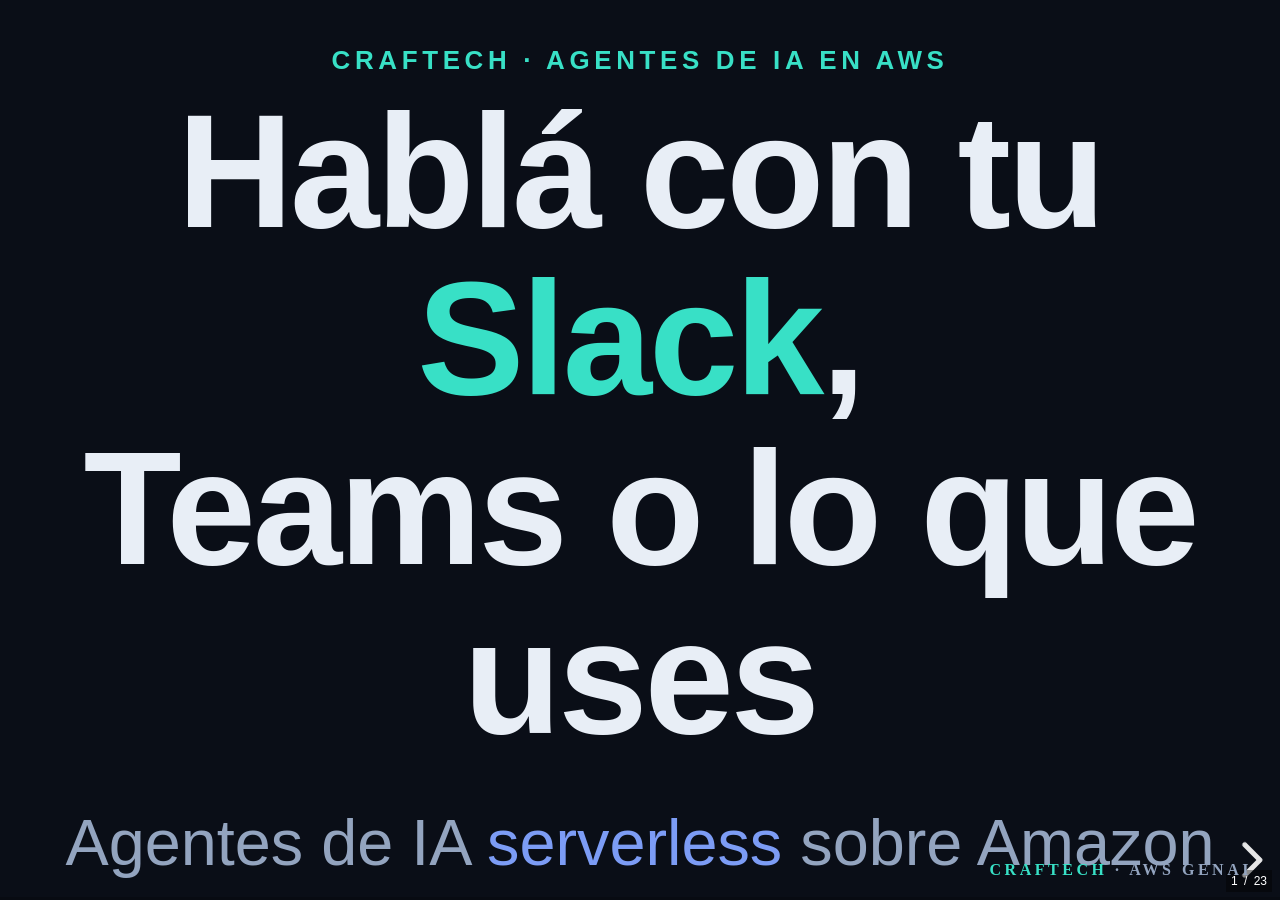
==== commit 7a9ad881: "refactor(keynote): quitar slide de Demo en vivo (se hace en vivo en Slack)" ====
--- a/presentation-keynote/index.html
+++ b/presentation-keynote/index.html
@@ -74,40 +74,6 @@
         <h1>Verlo <strong>funcionar</strong></h1>
         <div class="parada-learn">💡 Qué hace el agente — y cómo se ve la arquitectura de punta a punta</div>
         <aside class="notes">Divisor. "Primera parada: veámoslo en acción y entendamos el panorama."</aside>
-      </section>
-
-      <!-- 2 · DEMO EN VIVO -->
-      <section data-background-color="#0a0e17">
-        <span class="kicker">Demo en vivo</span>
-        <h2>Primero, veámoslo funcionando</h2>
-        <div style="display:flex; gap:40px; align-items:center; margin-top:0.5em;">
-          <div class="slack">
-            <div class="msg">
-              <div class="av u"></div>
-              <div>
-                <div class="name">Gastón</div>
-                <div class="body"><span class="mention">@slack-rag</span> ¿qué se decidió sobre el deploy de prod?</div>
-              </div>
-            </div>
-            <div class="msg fragment">
-              <div class="av b"></div>
-              <div>
-                <div class="name">slack-rag <span class="bot">APP</span></div>
-                <div class="body">El deploy de prod quedó para el <b>viernes 18hs</b>, con freeze de código el jueves.</div>
-                <div class="cite">📎 Fuentes: #general · #ai-operaciones</div>
-              </div>
-            </div>
-          </div>
-          <div class="muted fragment" style="flex:1; font-size:0.8em;">
-            <p>Le preguntás en lenguaje natural.</p>
-            <p>Responde <em>en el hilo</em>, con <strong>citas</strong> al mensaje original.</p>
-            <p>Sin que nadie revise 10.000 mensajes a mano.</p>
-          </div>
-        </div>
-        <aside class="notes">
-          Acá va la demo REAL en Slack (@mención). Si falla la red/cuotas: este slide es el fallback.
-          Mostrar pregunta → respuesta con citas en el hilo.
-        </aside>
       </section>
 
       <!-- 4 · ARQUITECTURA -->
